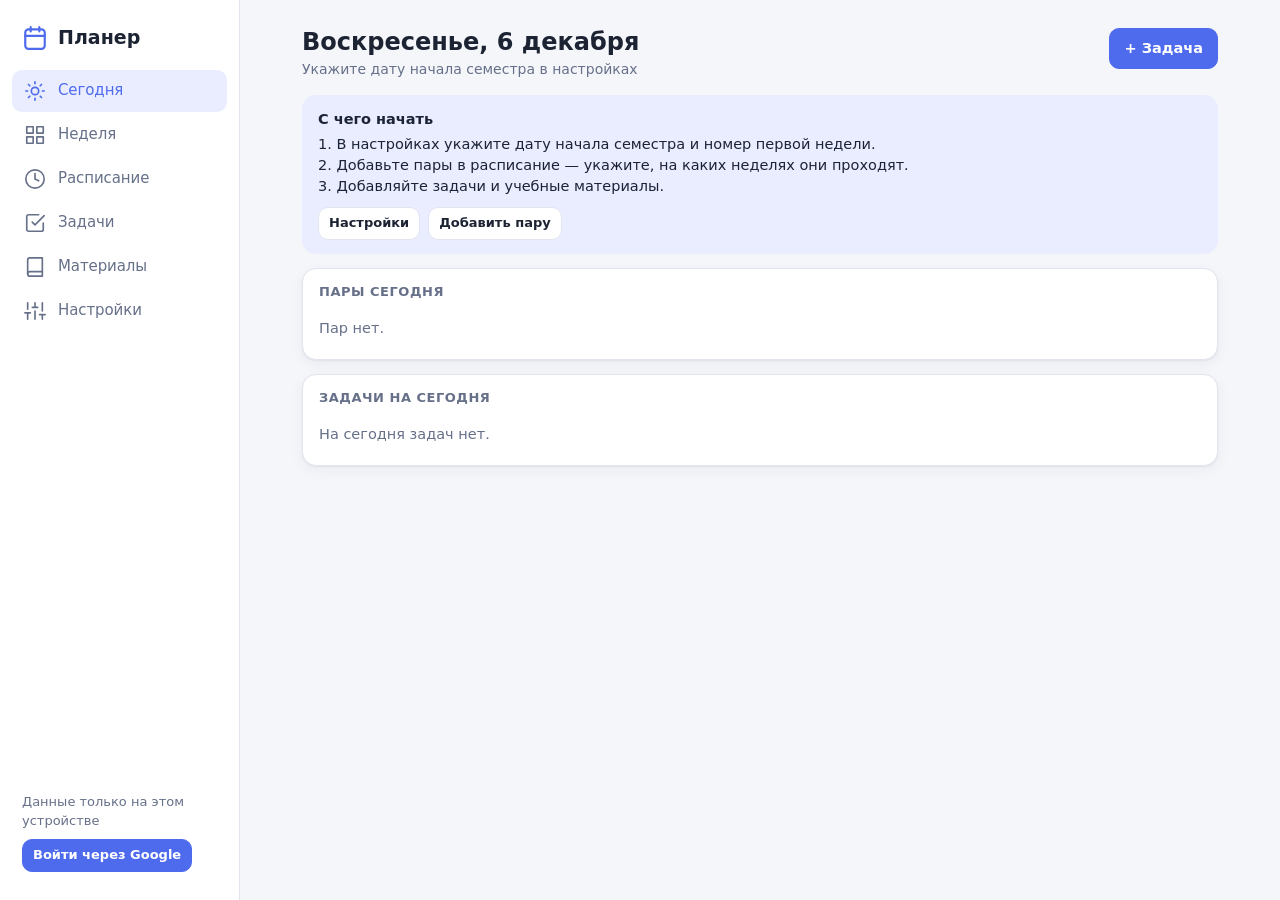
==== index.html @ e281f9d7 "Add files via upload" ====
<!doctype html>
<html lang="ru">
<head>
<meta charset="utf-8">
<meta name="viewport" content="width=device-width, initial-scale=1, viewport-fit=cover">
<title>Планер</title>
<meta name="description" content="Учебный планер: расписание, задачи и материалы с синхронизацией через Google Drive">
<meta name="theme-color" content="#4f6bed">
<link rel="manifest" href="manifest.webmanifest">
<link rel="icon" href="icon.svg" type="image/svg+xml">
<link rel="apple-touch-icon" href="icon-192.png">
<link rel="stylesheet" href="style.css">
</head>
<body>
<div id="app">
  <nav id="nav" aria-label="Разделы">
    <div class="brand"><svg viewBox="0 0 24 24" aria-hidden="true"><rect x="3" y="4" width="18" height="18" rx="3"/><path d="M16 2v4M8 2v4M3 10h18"/></svg><span>Планер</span></div>
    <div class="tabs" id="tabs"></div>
    <div id="sync" class="sync"></div>
  </nav>
  <main id="view" tabindex="-1"></main>
</div>
<div id="modal-root"></div>
<div id="toast" role="status" aria-live="polite"></div>
<script src="app.js"></script>
</body>
</html>
---- style.css ----
:root{
  --bg:#f5f6fa;--card:#ffffff;--text:#1c2333;--muted:#667089;--line:#e2e5ee;
  --brand:#4f6bed;--brand-ink:#ffffff;--brand-soft:#e9edff;
  --danger:#d92d4a;--ok:#2f9e44;--warn:#e8890c;
  --radius:14px;--shadow:0 1px 2px rgba(20,30,60,.06),0 4px 14px rgba(20,30,60,.05);
  --nav-h:62px;
  color-scheme:light;
}
@media (prefers-color-scheme:dark){
  :root{--bg:#0e1118;--card:#171b26;--text:#e7eaf3;--muted:#8d97ad;--line:#262c3b;
    --brand:#7289ff;--brand-ink:#0e1118;--brand-soft:#212a4d;--shadow:none;color-scheme:dark}
}
*{box-sizing:border-box}
html{-webkit-text-size-adjust:100%}
body{margin:0;background:var(--bg);color:var(--text);
  font:16px/1.45 system-ui,-apple-system,"Segoe UI",Roboto,"Helvetica Neue",Arial,sans-serif;
  -webkit-tap-highlight-color:transparent}
button,input,select,textarea{font:inherit;color:inherit}
button{cursor:pointer}
h1,h2,h3,p{margin:0}
.hidden{display:none!important}

/* ---------- каркас ---------- */
#app{min-height:100vh;min-height:100dvh}
#nav{position:fixed;left:0;right:0;bottom:0;z-index:20;background:var(--card);border-top:1px solid var(--line);
  padding-bottom:env(safe-area-inset-bottom)}
#nav .brand,#nav .sync{display:none}
.tabs{display:flex}
.tab{flex:1;min-width:0;display:flex;flex-direction:column;align-items:center;gap:2px;padding:7px 0 6px;
  background:none;border:0;color:var(--muted);font-size:9.8px;letter-spacing:-.1px;line-height:1.1}
.tab svg{width:22px;height:22px;fill:none;stroke:currentColor;stroke-width:1.8;stroke-linecap:round;stroke-linejoin:round}
.tab.on{color:var(--brand)}
.tab span{white-space:nowrap;overflow:hidden;text-overflow:ellipsis;max-width:100%}
#view{padding:16px 16px calc(var(--nav-h) + 28px + env(safe-area-inset-bottom));max-width:980px;margin:0 auto;outline:none}

@media (min-width:860px){
  #app{display:grid;grid-template-columns:240px 1fr}
  #nav{position:sticky;top:0;height:100vh;height:100dvh;border-top:0;border-right:1px solid var(--line);
    display:flex;flex-direction:column;padding:18px 12px}
  #nav .brand{display:flex;align-items:center;gap:10px;font-weight:700;font-size:19px;padding:6px 10px 18px}
  #nav .brand svg{width:26px;height:26px;fill:none;stroke:var(--brand);stroke-width:2;stroke-linecap:round}
  .tabs{flex-direction:column;gap:2px}
  .tab{flex:none;flex-direction:row;gap:12px;padding:10px 12px;font-size:15px;border-radius:10px;text-align:left}
  .tab:hover{background:var(--bg)}
  .tab.on{background:var(--brand-soft)}
  #nav .sync{display:block;margin-top:auto;padding:10px;font-size:13px;color:var(--muted)}
  #view{padding:28px 32px 48px;width:100%}
}

/* ---------- общие элементы ---------- */
.head{display:flex;align-items:flex-start;justify-content:space-between;gap:12px;margin-bottom:16px;flex-wrap:wrap}
.head h1{font-size:24px;line-height:1.2}
.head .sub{color:var(--muted);font-size:14px;margin-top:2px}
.head .actions{display:flex;gap:8px;flex-wrap:wrap}
.btn{border:1px solid var(--line);background:var(--card);border-radius:10px;padding:9px 14px;font-weight:600;font-size:14.5px}
.btn:hover{border-color:var(--brand)}
.btn.primary{background:var(--brand);border-color:var(--brand);color:var(--brand-ink)}
.btn.danger{color:var(--danger)}
.btn.small{padding:6px 10px;font-size:13px}
.btn:disabled{opacity:.55;cursor:default}
.card{background:var(--card);border:1px solid var(--line);border-radius:var(--radius);box-shadow:var(--shadow);padding:14px 16px;margin-bottom:14px}
.card h2{font-size:13px;letter-spacing:.04em;text-transform:uppercase;color:var(--muted);margin-bottom:10px;font-weight:700}
.empty{color:var(--muted);font-size:14.5px;padding:6px 0}
.hint{background:var(--brand-soft);border-radius:var(--radius);padding:14px 16px;margin-bottom:14px;font-size:14.5px}
.hint b{display:block;margin-bottom:4px}
.badge{display:inline-block;font-size:11.5px;font-weight:600;padding:2px 8px;border-radius:99px;background:var(--brand-soft);color:var(--brand);white-space:nowrap}
.badge.odd{background:#fff0d9;color:#a05a00}
.badge.even{background:#dff5e6;color:#1f7a37}
@media (prefers-color-scheme:dark){.badge.odd{background:#3a2c14;color:#f5b862}.badge.even{background:#173222;color:#7bd491}}
.chips{display:flex;gap:6px;flex-wrap:wrap;margin-bottom:14px}
.chip{border:1px solid var(--line);background:var(--card);border-radius:99px;padding:6px 13px;font-size:14px}
.chip.on{background:var(--brand);border-color:var(--brand);color:var(--brand-ink)}

/* ---------- элементы списков ---------- */
.item{display:flex;align-items:center;gap:12px;padding:10px 0;border-top:1px solid var(--line)}
.item:first-of-type{border-top:0}
.item .body{flex:1;min-width:0;cursor:pointer}
.item .t{font-weight:600;overflow-wrap:anywhere}
.item .m{color:var(--muted);font-size:13.5px;overflow-wrap:anywhere}
.cls{border-left:4px solid var(--c,#888);padding-left:12px;margin-left:0;cursor:pointer}
.cls .time{font-variant-numeric:tabular-nums;font-weight:700;font-size:14px;line-height:1.25;min-width:46px}
.cls .time span{color:var(--muted);font-weight:500}
.task.done .t{text-decoration:line-through;color:var(--muted)}
.chk{flex:none;width:24px;height:24px;border-radius:50%;border:2px solid var(--muted);background:none;padding:0;display:grid;place-items:center}
.chk svg{width:14px;height:14px;stroke:var(--brand-ink);stroke-width:3;fill:none}
.task.done .chk{background:var(--brand);border-color:var(--brand)}
.od{color:var(--danger);font-weight:600}
.pri{display:inline-block;width:8px;height:8px;border-radius:50%;background:var(--danger);margin-right:6px}
.dot{display:inline-block;width:9px;height:9px;border-radius:50%;margin-right:5px;vertical-align:baseline}
.ico{flex:none;width:38px;height:38px;border-radius:10px;background:var(--brand-soft);color:var(--brand);display:grid;place-items:center;font-size:11px;font-weight:700}

/* ---------- неделя ---------- */
.weeknav{display:flex;align-items:center;gap:8px;margin-bottom:14px;flex-wrap:wrap}
.weeknav .lbl{flex:1;min-width:150px;font-weight:700}
.weeknav .lbl small{display:block;color:var(--muted);font-weight:500}
.days{display:grid;gap:12px;grid-template-columns:1fr}
@media (min-width:700px){.days{grid-template-columns:repeat(auto-fill,minmax(250px,1fr))}}
.day{background:var(--card);border:1px solid var(--line);border-radius:var(--radius);padding:12px 14px}
.day.today{border-color:var(--brand);box-shadow:0 0 0 1px var(--brand) inset}
.day h3{font-size:15px;display:flex;justify-content:space-between;align-items:baseline;margin-bottom:6px}
.day h3 small{color:var(--muted);font-weight:500}
.day .item{padding:7px 0}

/* ---------- формы ---------- */
label.f{display:block;margin-bottom:12px;font-size:13.5px;color:var(--muted);font-weight:600}
label.f>input,label.f>select,label.f>textarea{display:block;width:100%;margin-top:4px;padding:10px 12px;border:1px solid var(--line);
  border-radius:10px;background:var(--bg);color:var(--text);font-weight:400;font-size:16px}
label.f>input:focus,label.f>select:focus,label.f>textarea:focus,.search:focus{outline:2px solid var(--brand);outline-offset:-1px}
textarea{min-height:84px;resize:vertical}
.row{display:flex;gap:10px}
.row>*{flex:1;min-width:0}
.search{width:100%;padding:10px 12px;border:1px solid var(--line);border-radius:10px;background:var(--card);margin-bottom:10px}
.seg{display:flex;border:1px solid var(--line);border-radius:10px;overflow:hidden;margin-bottom:12px}
.seg input{position:absolute;opacity:0;pointer-events:none}
.seg label{flex:1;text-align:center;padding:9px 6px;font-size:14px;cursor:pointer;background:var(--bg)}
.seg input:checked+label{background:var(--brand);color:var(--brand-ink);font-weight:600}
.files .item{padding:6px 0}
.files .m{font-size:12.5px}

/* ---------- модальное окно ---------- */
.overlay{position:fixed;inset:0;z-index:50;background:rgba(10,14,25,.5);display:flex;align-items:flex-end;justify-content:center}
.sheet{background:var(--card);width:100%;max-width:560px;max-height:94vh;max-height:94dvh;overflow:auto;
  border-radius:18px 18px 0 0;padding:6px 18px calc(18px + env(safe-area-inset-bottom))}
.sheet header{display:flex;align-items:center;justify-content:space-between;position:sticky;top:0;background:var(--card);padding:12px 0;z-index:1}
.sheet h2{font-size:19px}
.sheet .x{border:0;background:none;font-size:28px;line-height:1;color:var(--muted);padding:0 6px}
.sheet .buttons{display:flex;gap:8px;margin-top:6px;flex-wrap:wrap}
.sheet .buttons .grow{flex:1}
@media (min-width:700px){.overlay{align-items:center}.sheet{border-radius:18px}}

/* ---------- настройки ---------- */
.kv{display:flex;justify-content:space-between;gap:10px;padding:6px 0;font-size:14.5px}
.kv span:first-child{color:var(--muted)}
.subj-row{display:flex;gap:8px;align-items:center;margin-bottom:8px}
.subj-row input[type=text]{flex:1;min-width:0;padding:8px 10px;border:1px solid var(--line);border-radius:10px;background:var(--bg);font-size:16px}
.subj-row input[type=color]{width:42px;height:38px;border:1px solid var(--line);border-radius:10px;background:none;padding:2px}
.note{color:var(--muted);font-size:13px;margin-top:6px}
.st-ok{color:var(--ok)}.st-err{color:var(--danger)}.st-busy{color:var(--warn)}

#toast{position:fixed;left:50%;bottom:calc(var(--nav-h) + 18px + env(safe-area-inset-bottom));transform:translateX(-50%) translateY(20px);
  background:#1c2333;color:#fff;padding:10px 16px;border-radius:12px;font-size:14px;opacity:0;pointer-events:none;
  transition:.2s;z-index:80;max-width:min(92vw,460px);text-align:center}
#toast.show{opacity:1;transform:translateX(-50%) translateY(0)}
@media (min-width:860px){#toast{bottom:24px}}
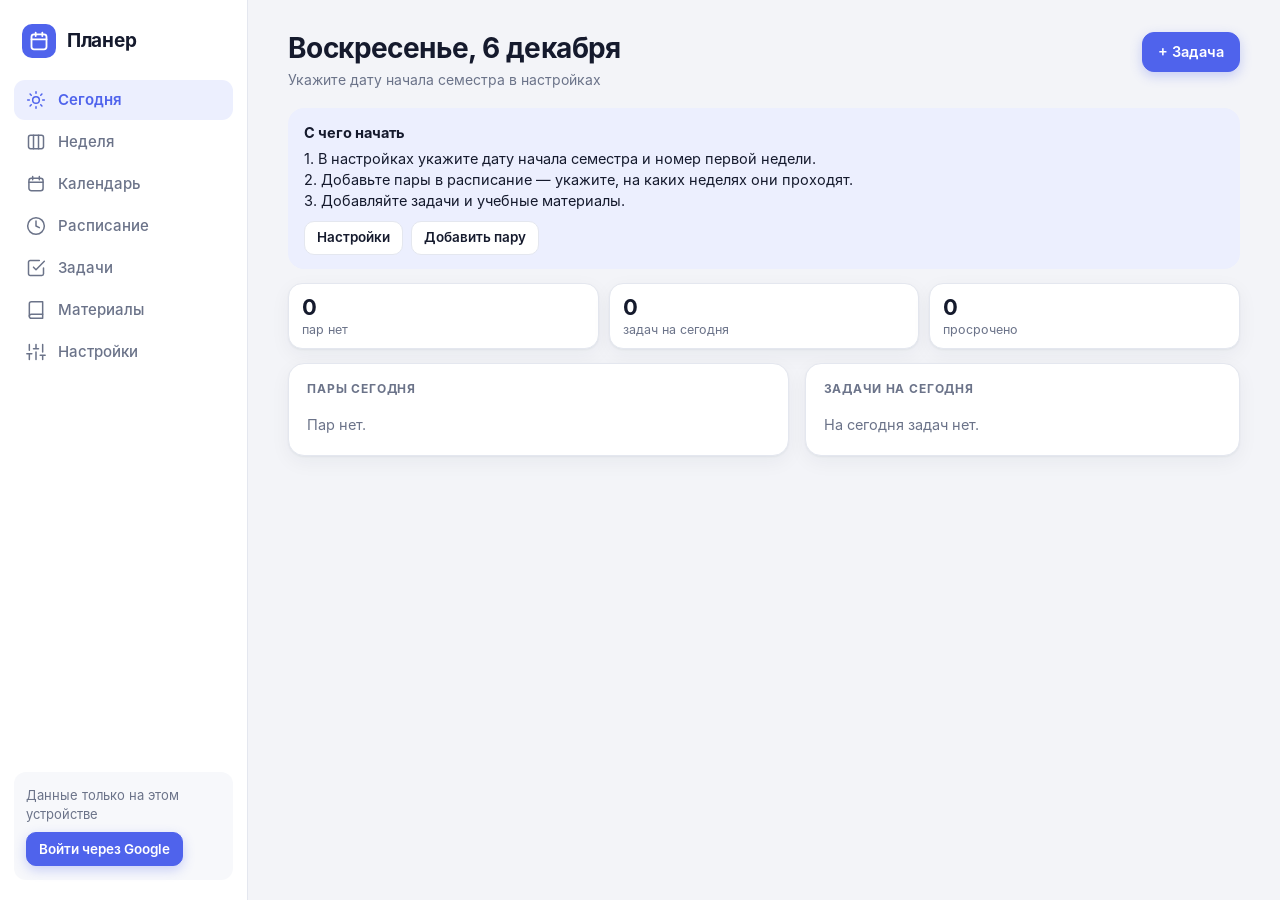
==== commit 4244e489: "Add files via upload" ====
--- a/index.html
+++ b/index.html
@@ -5,7 +5,10 @@
 <meta name="viewport" content="width=device-width, initial-scale=1, viewport-fit=cover">
 <title>Планер</title>
 <meta name="description" content="Учебный планер: расписание, задачи и материалы с синхронизацией через Google Drive">
-<meta name="theme-color" content="#4f6bed">
+<meta name="theme-color" content="#f3f4f8" media="(prefers-color-scheme: light)">
+<meta name="theme-color" content="#0b0d14" media="(prefers-color-scheme: dark)">
+<link rel="preload" href="inter-400.woff" as="font" type="font/woff" crossorigin>
+<link rel="preload" href="inter-600.woff" as="font" type="font/woff" crossorigin>
 <link rel="manifest" href="manifest.webmanifest">
 <link rel="icon" href="icon.svg" type="image/svg+xml">
 <link rel="apple-touch-icon" href="icon-192.png">
--- a/style.css
+++ b/style.css
@@ -1,144 +1,374 @@
+/* =====================================================================
+   Планер — стили
+   ===================================================================== */
+@font-face{font-family:"Inter";font-style:normal;font-weight:400;font-display:swap;src:url(inter-400.woff) format("woff")}
+@font-face{font-family:"Inter";font-style:normal;font-weight:500;font-display:swap;src:url(inter-500.woff) format("woff")}
+@font-face{font-family:"Inter";font-style:normal;font-weight:600;font-display:swap;src:url(inter-600.woff) format("woff")}
+@font-face{font-family:"Inter";font-style:normal;font-weight:700;font-display:swap;src:url(inter-700.woff) format("woff")}
+
 :root{
-  --bg:#f5f6fa;--card:#ffffff;--text:#1c2333;--muted:#667089;--line:#e2e5ee;
-  --brand:#4f6bed;--brand-ink:#ffffff;--brand-soft:#e9edff;
-  --danger:#d92d4a;--ok:#2f9e44;--warn:#e8890c;
-  --radius:14px;--shadow:0 1px 2px rgba(20,30,60,.06),0 4px 14px rgba(20,30,60,.05);
-  --nav-h:62px;
+  --bg:#f3f4f8;--card:#ffffff;--card2:#f7f8fb;--text:#151a2d;--muted:#6b7389;--line:#e4e7ef;--line2:#eef0f5;
+  --brand:#4f63ec;--brand-ink:#ffffff;--brand-soft:#eceffe;
+  --danger:#d92d4a;--danger-soft:#fdecef;--ok:#2f9e44;--warn:#e8890c;
+  --odd-bg:#fff1dc;--odd-fg:#9a5600;--even-bg:#e1f5e7;--even-fg:#1f7a37;
+  --radius:16px;--r-sm:12px;
+  --shadow:0 1px 2px rgba(20,30,60,.05),0 6px 20px rgba(20,30,60,.05);
+  --shadow-lg:0 10px 30px rgba(20,30,60,.16);
+  --nav-h:64px;--gut:16px;
+  --font:"Inter",system-ui,-apple-system,"Segoe UI",Roboto,"Helvetica Neue",Arial,sans-serif;
   color-scheme:light;
 }
 @media (prefers-color-scheme:dark){
-  :root{--bg:#0e1118;--card:#171b26;--text:#e7eaf3;--muted:#8d97ad;--line:#262c3b;
-    --brand:#7289ff;--brand-ink:#0e1118;--brand-soft:#212a4d;--shadow:none;color-scheme:dark}
-}
+  :root{--bg:#0b0d14;--card:#151925;--card2:#1b2030;--text:#e8ebf4;--muted:#8e97ad;--line:#262c3c;--line2:#1f2433;
+    --brand:#7b8cff;--brand-ink:#0b0d14;--brand-soft:#1f2645;--danger:#ff6b81;--danger-soft:#3a1820;
+    --odd-bg:#3a2c14;--odd-fg:#f5b862;--even-bg:#173222;--even-fg:#7bd491;
+    --shadow:0 1px 0 rgba(255,255,255,.02);--shadow-lg:0 12px 34px rgba(0,0,0,.5);color-scheme:dark}
+}
+
 *{box-sizing:border-box}
-html{-webkit-text-size-adjust:100%}
-body{margin:0;background:var(--bg);color:var(--text);
-  font:16px/1.45 system-ui,-apple-system,"Segoe UI",Roboto,"Helvetica Neue",Arial,sans-serif;
-  -webkit-tap-highlight-color:transparent}
+html{-webkit-text-size-adjust:100%;text-size-adjust:100%;overflow-x:clip}
+body{margin:0;background:var(--bg);color:var(--text);font:400 16px/1.45 var(--font);
+  font-feature-settings:"cv11","ss01";-webkit-font-smoothing:antialiased;-moz-osx-font-smoothing:grayscale;
+  -webkit-tap-highlight-color:transparent;overflow-x:clip}
 button,input,select,textarea{font:inherit;color:inherit}
 button{cursor:pointer}
 h1,h2,h3,p{margin:0}
+a{color:var(--brand)}
+svg{flex:none}
 .hidden{display:none!important}
+:focus-visible{outline:2px solid var(--brand);outline-offset:2px}
 
 /* ---------- каркас ---------- */
 #app{min-height:100vh;min-height:100dvh}
-#nav{position:fixed;left:0;right:0;bottom:0;z-index:20;background:var(--card);border-top:1px solid var(--line);
-  padding-bottom:env(safe-area-inset-bottom)}
+#view{padding:calc(18px + env(safe-area-inset-top)) var(--gut) calc(var(--nav-h) + 96px + env(safe-area-inset-bottom));
+  max-width:1040px;margin:0 auto;outline:none;min-width:0}
+
+/* нижнее меню (телефон) */
+#nav{position:fixed;left:0;right:0;bottom:0;z-index:20;padding-bottom:env(safe-area-inset-bottom);
+  background:color-mix(in srgb,var(--card) 86%,transparent);border-top:1px solid var(--line);
+  -webkit-backdrop-filter:blur(18px) saturate(1.6);backdrop-filter:blur(18px) saturate(1.6)}
 #nav .brand,#nav .sync{display:none}
-.tabs{display:flex}
-.tab{flex:1;min-width:0;display:flex;flex-direction:column;align-items:center;gap:2px;padding:7px 0 6px;
-  background:none;border:0;color:var(--muted);font-size:9.8px;letter-spacing:-.1px;line-height:1.1}
-.tab svg{width:22px;height:22px;fill:none;stroke:currentColor;stroke-width:1.8;stroke-linecap:round;stroke-linejoin:round}
-.tab.on{color:var(--brand)}
-.tab span{white-space:nowrap;overflow:hidden;text-overflow:ellipsis;max-width:100%}
-#view{padding:16px 16px calc(var(--nav-h) + 28px + env(safe-area-inset-bottom));max-width:980px;margin:0 auto;outline:none}
-
+.tabs{display:flex;max-width:640px;margin:0 auto}
+.tab{flex:1 1 0;min-width:0;display:flex;flex-direction:column;align-items:center;gap:3px;padding:7px 0 7px;
+  background:none;border:0;color:var(--muted);font-size:10px;font-weight:500;letter-spacing:-.1px;line-height:1.1}
+.tab svg{box-sizing:content-box;width:20px;height:20px;padding:4px 12px;border-radius:99px;fill:none;stroke:currentColor;
+  stroke-width:1.8;stroke-linecap:round;stroke-linejoin:round;transition:background .15s}
+.tab span{white-space:nowrap;max-width:100%;overflow:hidden;text-overflow:ellipsis}
+.tab.on{color:var(--brand);font-weight:600}
+.tab.on svg{background:var(--brand-soft)}
+@media (max-width:420px){.tab{font-size:9px;letter-spacing:-.25px}.tab svg{padding:4px 9px}.tab span{overflow:visible;text-overflow:clip}}
+@media (max-width:359px){.tab{font-size:8.3px;letter-spacing:-.35px}.tab svg{padding:4px 6px}}
+
+/* боковое меню (компьютер) */
 @media (min-width:860px){
-  #app{display:grid;grid-template-columns:240px 1fr}
-  #nav{position:sticky;top:0;height:100vh;height:100dvh;border-top:0;border-right:1px solid var(--line);
-    display:flex;flex-direction:column;padding:18px 12px}
-  #nav .brand{display:flex;align-items:center;gap:10px;font-weight:700;font-size:19px;padding:6px 10px 18px}
-  #nav .brand svg{width:26px;height:26px;fill:none;stroke:var(--brand);stroke-width:2;stroke-linecap:round}
-  .tabs{flex-direction:column;gap:2px}
-  .tab{flex:none;flex-direction:row;gap:12px;padding:10px 12px;font-size:15px;border-radius:10px;text-align:left}
-  .tab:hover{background:var(--bg)}
-  .tab.on{background:var(--brand-soft)}
-  #nav .sync{display:block;margin-top:auto;padding:10px;font-size:13px;color:var(--muted)}
-  #view{padding:28px 32px 48px;width:100%}
-}
-
-/* ---------- общие элементы ---------- */
-.head{display:flex;align-items:flex-start;justify-content:space-between;gap:12px;margin-bottom:16px;flex-wrap:wrap}
-.head h1{font-size:24px;line-height:1.2}
-.head .sub{color:var(--muted);font-size:14px;margin-top:2px}
-.head .actions{display:flex;gap:8px;flex-wrap:wrap}
-.btn{border:1px solid var(--line);background:var(--card);border-radius:10px;padding:9px 14px;font-weight:600;font-size:14.5px}
-.btn:hover{border-color:var(--brand)}
-.btn.primary{background:var(--brand);border-color:var(--brand);color:var(--brand-ink)}
+  #app{display:grid;grid-template-columns:248px minmax(0,1fr)}
+  #nav{position:sticky;top:0;height:100vh;height:100dvh;border-top:0;border-right:1px solid var(--line);background:var(--card);
+    -webkit-backdrop-filter:none;backdrop-filter:none;display:flex;flex-direction:column;padding:20px 14px}
+  #nav .brand{display:flex;align-items:center;gap:11px;font-weight:700;font-size:19px;letter-spacing:-.3px;padding:4px 8px 22px}
+  #nav .brand svg{width:34px;height:34px;padding:7px;border-radius:10px;background:var(--brand);fill:none;stroke:var(--brand-ink);stroke-width:2.2;stroke-linecap:round}
+  .tabs{flex-direction:column;gap:2px;margin:0;max-width:none}
+  .tab{flex:none;flex-direction:row;gap:12px;padding:10px 12px;font-size:15px;letter-spacing:0;border-radius:11px;text-align:left}
+  .tab svg{padding:0;width:20px;height:20px;border-radius:0}
+  .tab.on svg{background:none}
+  .tab:hover{background:var(--card2);color:var(--text)}
+  .tab.on,.tab.on:hover{background:var(--brand-soft);color:var(--brand)}
+  #nav .sync{display:block;margin-top:auto;padding:14px 12px;font-size:13px;color:var(--muted);border-radius:12px;background:var(--card2)}
+  #view{padding:32px 40px 56px;width:100%}
+}
+@media (max-width:420px){:root{--gut:12px}}
+
+/* ---------- заголовок страницы ---------- */
+.head{display:flex;align-items:flex-start;justify-content:space-between;gap:12px;margin-bottom:18px}
+.head>div:first-child{flex:1;min-width:0}
+.head h1{font-size:28px;line-height:1.15;font-weight:700;letter-spacing:-.6px;overflow-wrap:anywhere}
+.head .sub{color:var(--muted);font-size:14px;margin-top:6px;display:flex;align-items:center;gap:8px;flex-wrap:wrap}
+.head .actions{display:flex;gap:8px;flex:none}
+@media (max-width:859px){
+  .head h1{font-size:24px;letter-spacing:-.5px}
+  /* главная кнопка «+ …» плавает над нижним меню */
+  .head .actions .btn.primary{position:fixed;right:calc(var(--gut) + 2px);bottom:calc(var(--nav-h) + 14px + env(safe-area-inset-bottom));z-index:15;
+    height:50px;border-radius:99px;padding:0 22px;font-size:15px;box-shadow:0 10px 24px color-mix(in srgb,var(--brand) 45%,transparent)}
+  #toast{bottom:calc(var(--nav-h) + 80px + env(safe-area-inset-bottom))}
+}
+
+/* ---------- кнопки ---------- */
+.btn{display:inline-flex;align-items:center;justify-content:center;gap:6px;min-height:40px;border:1px solid var(--line);background:var(--card);
+  border-radius:var(--r-sm);padding:0 15px;font-weight:600;font-size:14.5px;line-height:1.2;white-space:nowrap;
+  transition:border-color .15s,background .15s,transform .1s}
+.btn:hover{border-color:color-mix(in srgb,var(--brand) 55%,var(--line))}
+.btn:active{transform:scale(.97)}
+.btn.primary{background:var(--brand);border-color:var(--brand);color:var(--brand-ink);box-shadow:0 4px 12px color-mix(in srgb,var(--brand) 28%,transparent)}
+.btn.primary:hover{background:color-mix(in srgb,var(--brand) 88%,#000)}
 .btn.danger{color:var(--danger)}
-.btn.small{padding:6px 10px;font-size:13px}
+.btn.small{min-height:34px;padding:0 12px;font-size:13.5px;border-radius:10px}
 .btn:disabled{opacity:.55;cursor:default}
-.card{background:var(--card);border:1px solid var(--line);border-radius:var(--radius);box-shadow:var(--shadow);padding:14px 16px;margin-bottom:14px}
-.card h2{font-size:13px;letter-spacing:.04em;text-transform:uppercase;color:var(--muted);margin-bottom:10px;font-weight:700}
-.empty{color:var(--muted);font-size:14.5px;padding:6px 0}
+.btn svg{width:18px;height:18px;fill:none;stroke:currentColor;stroke-width:1.9;stroke-linecap:round;stroke-linejoin:round}
+.ib{flex:none;width:36px;height:36px;display:grid;place-items:center;border:0;border-radius:10px;background:none;color:var(--muted)}
+.ib:hover{background:var(--card2);color:var(--text)}
+.ib svg{width:18px;height:18px;fill:none;stroke:currentColor;stroke-width:1.9;stroke-linecap:round;stroke-linejoin:round}
+
+/* ---------- карточки ---------- */
+.card{background:var(--card);border:1px solid var(--line);border-radius:var(--radius);box-shadow:var(--shadow);padding:16px 18px;margin-bottom:14px;min-width:0}
+.card h2{font-size:12px;letter-spacing:.07em;text-transform:uppercase;color:var(--muted);margin-bottom:12px;font-weight:700}
+@media (max-width:420px){.card{padding:14px}}
+.empty{color:var(--muted);font-size:14.5px;padding:4px 0}
 .hint{background:var(--brand-soft);border-radius:var(--radius);padding:14px 16px;margin-bottom:14px;font-size:14.5px}
 .hint b{display:block;margin-bottom:4px}
-.badge{display:inline-block;font-size:11.5px;font-weight:600;padding:2px 8px;border-radius:99px;background:var(--brand-soft);color:var(--brand);white-space:nowrap}
-.badge.odd{background:#fff0d9;color:#a05a00}
-.badge.even{background:#dff5e6;color:#1f7a37}
-@media (prefers-color-scheme:dark){.badge.odd{background:#3a2c14;color:#f5b862}.badge.even{background:#173222;color:#7bd491}}
-.chips{display:flex;gap:6px;flex-wrap:wrap;margin-bottom:14px}
-.chip{border:1px solid var(--line);background:var(--card);border-radius:99px;padding:6px 13px;font-size:14px}
-.chip.on{background:var(--brand);border-color:var(--brand);color:var(--brand-ink)}
+.note{color:var(--muted);font-size:13px;margin-top:8px;line-height:1.45}
+
+/* метки */
+.badge{display:inline-flex;align-items:center;font-size:12px;font-weight:600;padding:2px 9px;border-radius:99px;background:var(--brand-soft);color:var(--brand);white-space:nowrap;line-height:1.5}
+.badge.odd{background:var(--odd-bg);color:var(--odd-fg)}
+.badge.even{background:var(--even-bg);color:var(--even-fg)}
+.badge.now{background:var(--brand);color:var(--brand-ink)}
+
+/* фильтры-чипы: на телефоне листаются вбок, а не переносятся */
+.chips{display:flex;gap:7px;flex-wrap:nowrap;overflow-x:auto;margin:0 calc(-1 * var(--gut)) 14px;padding:2px var(--gut);
+  scrollbar-width:none;-webkit-overflow-scrolling:touch;scroll-padding:0 var(--gut)}
+.chips::-webkit-scrollbar{display:none}
+.chip{flex:none;border:1px solid var(--line);background:var(--card);border-radius:99px;padding:7px 14px;font-size:14px;font-weight:500;white-space:nowrap}
+.chip:hover{border-color:color-mix(in srgb,var(--brand) 55%,var(--line))}
+.chip.on{background:var(--text);border-color:var(--text);color:var(--bg)}
+@media (min-width:860px){.chips{flex-wrap:wrap;overflow:visible;margin:0 0 16px;padding:0}}
 
 /* ---------- элементы списков ---------- */
-.item{display:flex;align-items:center;gap:12px;padding:10px 0;border-top:1px solid var(--line)}
+.item{display:flex;align-items:center;gap:12px;padding:11px 0;border-top:1px solid var(--line2);min-width:0}
 .item:first-of-type{border-top:0}
 .item .body{flex:1;min-width:0;cursor:pointer}
-.item .t{font-weight:600;overflow-wrap:anywhere}
-.item .m{color:var(--muted);font-size:13.5px;overflow-wrap:anywhere}
-.cls{border-left:4px solid var(--c,#888);padding-left:12px;margin-left:0;cursor:pointer}
-.cls .time{font-variant-numeric:tabular-nums;font-weight:700;font-size:14px;line-height:1.25;min-width:46px}
-.cls .time span{color:var(--muted);font-weight:500}
+.item .t{font-weight:600;line-height:1.3;overflow-wrap:anywhere}
+.item .m{color:var(--muted);font-size:13.5px;overflow-wrap:anywhere;line-height:1.35}
+.dot{display:inline-block;flex:none;width:8px;height:8px;border-radius:50%;margin-right:6px}
+.ico{flex:none;width:40px;height:40px;border-radius:11px;background:var(--brand-soft);color:var(--brand);display:grid;place-items:center;font-size:10.5px;font-weight:700;letter-spacing:.02em}
+
+/* задача */
+.task .t{font-size:15.5px}
+.task .meta{display:flex;flex-wrap:wrap;align-items:center;gap:4px 12px;margin-top:4px;color:var(--muted);font-size:13px;line-height:1.35}
+.mi{display:inline-flex;align-items:center;gap:5px;min-width:0;max-width:100%;white-space:nowrap}
+.mi.sj{overflow:hidden}
+.mi.sj span:last-child{overflow:hidden;text-overflow:ellipsis}
+.mi svg{width:14px;height:14px;fill:none;stroke:currentColor;stroke-width:2;stroke-linecap:round;stroke-linejoin:round}
+.mi .dot{margin:0}
+.mi.due.td{color:var(--brand);font-weight:600}
+.mi.due.od,.od{color:var(--danger);font-weight:600}
+.mi.imp{color:var(--danger);font-weight:600}
 .task.done .t{text-decoration:line-through;color:var(--muted)}
-.chk{flex:none;width:24px;height:24px;border-radius:50%;border:2px solid var(--muted);background:none;padding:0;display:grid;place-items:center}
+.chk{flex:none;width:24px;height:24px;border-radius:50%;border:2px solid color-mix(in srgb,var(--muted) 70%,transparent);background:none;padding:0;
+  display:grid;place-items:center;transition:background .15s,border-color .15s}
+.chk:hover{border-color:var(--brand)}
 .chk svg{width:14px;height:14px;stroke:var(--brand-ink);stroke-width:3;fill:none}
 .task.done .chk{background:var(--brand);border-color:var(--brand)}
-.od{color:var(--danger);font-weight:600}
-.pri{display:inline-block;width:8px;height:8px;border-radius:50%;background:var(--danger);margin-right:6px}
-.dot{display:inline-block;width:9px;height:9px;border-radius:50%;margin-right:5px;vertical-align:baseline}
-.ico{flex:none;width:38px;height:38px;border-radius:10px;background:var(--brand-soft);color:var(--brand);display:grid;place-items:center;font-size:11px;font-weight:700}
-
-/* ---------- неделя ---------- */
-.weeknav{display:flex;align-items:center;gap:8px;margin-bottom:14px;flex-wrap:wrap}
-.weeknav .lbl{flex:1;min-width:150px;font-weight:700}
-.weeknav .lbl small{display:block;color:var(--muted);font-weight:500}
-.days{display:grid;gap:12px;grid-template-columns:1fr}
-@media (min-width:700px){.days{grid-template-columns:repeat(auto-fill,minmax(250px,1fr))}}
-.day{background:var(--card);border:1px solid var(--line);border-radius:var(--radius);padding:12px 14px}
+.task.imp .chk{border-color:color-mix(in srgb,var(--danger) 70%,transparent)}
+
+/* ---------- карточка пары ---------- */
+.item.cls{position:relative;overflow:hidden;border-top:0;border-radius:var(--r-sm);margin:8px 0;padding:11px 12px 11px 17px;gap:12px;
+  align-items:center;cursor:pointer;background:color-mix(in srgb,var(--c,#888) 10%,var(--card));
+  transition:transform .12s,box-shadow .12s}
+.item.cls:first-of-type{margin-top:0}
+.item.cls::before{content:"";position:absolute;left:0;top:0;bottom:0;width:5px;background:var(--c,#888)}
+.item.cls:hover{transform:translateY(-1px);box-shadow:0 6px 16px color-mix(in srgb,var(--c,#888) 22%,transparent)}
+.item.cls.now{box-shadow:0 0 0 2px var(--c,#888)}
+.item.cls.past{opacity:.55}
+.cls .time{flex:0 0 46px;width:46px;text-align:center;font-variant-numeric:tabular-nums;line-height:1.15;white-space:nowrap}
+.cls .time b{display:block;font-size:15.5px;font-weight:700;letter-spacing:-.3px}
+.cls .time span{display:block;margin-top:3px;color:var(--muted);font-size:12px}
+.cls .t{font-size:15px;line-height:1.28;margin-bottom:6px}
+.cls .tags{display:flex;flex-wrap:wrap;align-items:center;gap:5px}
+.cls .m{margin-top:6px;line-height:1.3;font-size:13px}
+.cls .badge{font-size:11px;padding:1px 8px}
+.pill{display:inline-flex;align-items:center;gap:4px;max-width:100%;font-size:12px;font-weight:600;padding:2px 9px;border-radius:99px;line-height:1.5;
+  background:color-mix(in srgb,var(--tc,#667089) 15%,transparent);color:color-mix(in srgb,var(--tc,#667089) 80%,var(--text))}
+.pill svg{width:12px;height:12px;flex:none;fill:none;stroke:currentColor;stroke-width:2.2;stroke-linecap:round;stroke-linejoin:round}
+.pill.ty{white-space:nowrap}
+.pill.rm{--tc:#667089;font-weight:500}
+.pill.tk{--tc:#2f9e44;white-space:nowrap}
+.ty-lecture .pill.ty{--tc:#4f63ec}
+.ty-seminar .pill.ty{--tc:#2f9e44}
+.ty-lab .pill.ty{--tc:#e8590c}
+.ty-practice .pill.ty{--tc:#ae3ec9}
+.ty-other .pill.ty{--tc:#667089}
+@media (prefers-color-scheme:dark){.ty-lecture .pill.ty{--tc:#8b9bff}.pill.rm{--tc:#9aa3b8}}
+@media (max-width:420px){
+  .item.cls{padding:10px 10px 10px 15px;gap:10px}
+  .cls .time{flex-basis:44px;width:44px}
+  .cls .time b{font-size:15px}
+  .cls .t{font-size:14.5px}
+  .pill{font-size:11.5px;padding:1px 8px}
+}
+@media (max-width:359px){.cls .time{flex-basis:40px;width:40px}.cls .time b{font-size:14px}}
+
+/* ---------- «Сегодня»: главная карточка ---------- */
+.hero{position:relative;overflow:hidden;border-radius:20px;padding:18px 20px;margin-bottom:14px;color:#fff;cursor:pointer;
+  background:linear-gradient(135deg,var(--c,#4f63ec) 0%,color-mix(in srgb,var(--c,#4f63ec) 62%,#151a3a) 100%);
+  box-shadow:0 12px 28px color-mix(in srgb,var(--c,#4f63ec) 30%,transparent)}
+.hero::after{content:"";position:absolute;right:-50px;top:-60px;width:190px;height:190px;border-radius:50%;background:rgba(255,255,255,.09);pointer-events:none}
+.hero.calm{--c:#4f63ec;cursor:default}
+.hero-k{display:flex;align-items:center;gap:8px;font-size:13px;font-weight:600;opacity:.9;letter-spacing:.01em}
+.hero-t{font-size:21px;font-weight:700;letter-spacing:-.4px;line-height:1.2;margin-top:6px;overflow-wrap:anywhere}
+.hero-m{display:flex;flex-wrap:wrap;gap:4px 12px;margin-top:8px;font-size:14px;opacity:.92}
+.hero-m span{display:inline-flex;align-items:center;gap:5px;white-space:nowrap}
+.hero-m svg{width:14px;height:14px;fill:none;stroke:currentColor;stroke-width:2;stroke-linecap:round;stroke-linejoin:round}
+.hero .bar{height:6px;border-radius:99px;background:rgba(255,255,255,.25);margin-top:14px;overflow:hidden}
+.hero .bar i{display:block;height:100%;border-radius:inherit;background:#fff}
+.hero-n{margin-top:12px;padding-top:12px;border-top:1px solid rgba(255,255,255,.2);font-size:13.5px;opacity:.92;overflow-wrap:anywhere}
+.pulse{width:8px;height:8px;border-radius:50%;background:#fff;box-shadow:0 0 0 0 rgba(255,255,255,.7);animation:pulse 2s infinite}
+@keyframes pulse{70%{box-shadow:0 0 0 8px rgba(255,255,255,0)}100%{box-shadow:0 0 0 0 rgba(255,255,255,0)}}
+.stats{display:grid;grid-template-columns:repeat(3,minmax(0,1fr));gap:10px;margin-bottom:14px}
+.stat{background:var(--card);border:1px solid var(--line);border-radius:14px;padding:11px 13px;box-shadow:var(--shadow);min-width:0}
+.stat b{display:block;font-size:22px;font-weight:700;letter-spacing:-.5px;line-height:1.1}
+.stat span{display:block;font-size:12.5px;color:var(--muted);margin-top:3px;line-height:1.25;overflow-wrap:anywhere}
+.stat.bad b{color:var(--danger)}
+.today-grid{display:grid;gap:0 16px;grid-template-columns:minmax(0,1fr)}
+@media (min-width:1100px){.today-grid{grid-template-columns:minmax(0,1.15fr) minmax(0,1fr);align-items:start}}
+
+/* ---------- расписание ---------- */
+.seg2{display:inline-flex;padding:4px;gap:4px;border-radius:14px;background:var(--card);border:1px solid var(--line);margin-bottom:16px;max-width:100%}
+.segb{position:relative;flex:1;border:0;background:none;border-radius:10px;padding:8px 16px;font-size:14.5px;font-weight:600;color:var(--muted);white-space:nowrap}
+.segb:hover{color:var(--text)}
+.segb.on{background:var(--brand);color:var(--brand-ink)}
+@media (max-width:520px){.seg2{display:flex;width:100%}.segb{padding:8px 6px;font-size:14px}}
+.now-dot{display:inline-block;width:7px;height:7px;border-radius:50%;background:var(--ok);margin-left:7px;vertical-align:middle;box-shadow:0 0 0 2px color-mix(in srgb,var(--ok) 25%,transparent)}
+.segb.on .now-dot{background:var(--brand-ink);box-shadow:none}
+.sched{display:grid;gap:14px;grid-template-columns:minmax(0,1fr);align-items:start}
+@media (min-width:1060px){.sched{grid-template-columns:repeat(2,minmax(0,1fr))}}
+.dayc{background:var(--card);border:1px solid var(--line);border-radius:var(--radius);box-shadow:var(--shadow);padding:14px 14px 6px;min-width:0}
+.dayc.is-today{border-color:var(--brand);box-shadow:0 0 0 1px var(--brand) inset,var(--shadow)}
+.dayc h3{display:flex;justify-content:space-between;align-items:center;gap:8px;margin-bottom:12px;font-size:15.5px;font-weight:700}
+.dayc h3 em{font-style:normal;margin-left:8px}
+.dayc h3 small{color:var(--muted);font-weight:500;font-size:13px;white-space:nowrap}
+.dayc.is-free{background:transparent;box-shadow:none;border-style:dashed}
+.dayc .free{color:var(--muted);font-size:14px;padding:0 0 10px}
+@media (max-width:420px){.dayc{padding:12px 10px 4px}}
+
+/* ---------- неделя и навигация по периодам ---------- */
+.weeknav{display:flex;align-items:center;gap:10px;margin-bottom:16px;flex-wrap:wrap}
+.weeknav .lbl{flex:1;min-width:0;font-weight:700;font-size:18px;letter-spacing:-.3px;line-height:1.25}
+.weeknav .lbl small{display:flex;align-items:center;gap:6px;flex-wrap:wrap;color:var(--muted);font-weight:500;font-size:13.5px;letter-spacing:0;margin-top:4px}
+.pager{display:inline-flex;border:1px solid var(--line);border-radius:var(--r-sm);background:var(--card);overflow:hidden;flex:none}
+.pager .btn{border:0;border-radius:0;min-width:44px;padding:0 12px;font-size:18px;background:none;box-shadow:none}
+.pager .btn+.btn{border-left:1px solid var(--line)}
+.pager .btn:hover{background:var(--card2)}
+.datebtn{position:relative;overflow:hidden;cursor:pointer}
+.datebtn svg{width:19px;height:19px}
+.datebtn input{position:absolute;inset:0;width:100%;height:100%;opacity:0;cursor:pointer;border:0;padding:0}
+@media (max-width:520px){.weeknav .lbl{order:-1;flex:1 0 100%}.weeknav .go-now{margin-left:auto}}
+.days{display:grid;gap:12px;grid-template-columns:minmax(0,1fr);align-items:start}
+@media (min-width:700px){.days{grid-template-columns:repeat(auto-fill,minmax(300px,1fr))}}
+.day{background:var(--card);border:1px solid var(--line);border-radius:var(--radius);box-shadow:var(--shadow);padding:12px;min-width:0}
 .day.today{border-color:var(--brand);box-shadow:0 0 0 1px var(--brand) inset}
-.day h3{font-size:15px;display:flex;justify-content:space-between;align-items:baseline;margin-bottom:6px}
-.day h3 small{color:var(--muted);font-weight:500}
-.day .item{padding:7px 0}
+.day h3{font-size:15.5px;font-weight:700;display:flex;justify-content:space-between;align-items:baseline;gap:8px;margin:2px 2px 10px}
+.day h3 small{color:var(--muted);font-weight:500;font-size:13px;white-space:nowrap}
+.day .item:not(.cls){padding:9px 2px}
+.day .empty{padding:0 2px 4px}
 
 /* ---------- формы ---------- */
-label.f{display:block;margin-bottom:12px;font-size:13.5px;color:var(--muted);font-weight:600}
-label.f>input,label.f>select,label.f>textarea{display:block;width:100%;margin-top:4px;padding:10px 12px;border:1px solid var(--line);
-  border-radius:10px;background:var(--bg);color:var(--text);font-weight:400;font-size:16px}
-label.f>input:focus,label.f>select:focus,label.f>textarea:focus,.search:focus{outline:2px solid var(--brand);outline-offset:-1px}
-textarea{min-height:84px;resize:vertical}
+label.f{display:block;margin-bottom:14px;font-size:13px;color:var(--muted);font-weight:600;min-width:0}
+label.f>input,label.f>select,label.f>textarea{display:block;width:100%;min-width:0;margin-top:6px;min-height:46px;padding:11px 13px;border:1px solid var(--line);
+  border-radius:var(--r-sm);background-color:var(--card2);color:var(--text);font-weight:400;font-size:16px}
+label.f>select{-webkit-appearance:none;appearance:none;padding-right:38px;
+  background-image:url("data:image/svg+xml,%3Csvg xmlns='http://www.w3.org/2000/svg' viewBox='0 0 24 24' fill='none' stroke='%238e97ad' stroke-width='2' stroke-linecap='round' stroke-linejoin='round'%3E%3Cpath d='M6 9l6 6 6-6'/%3E%3C/svg%3E");
+  background-repeat:no-repeat;background-position:right 12px center;background-size:18px}
+label.f>input:focus,label.f>select:focus,label.f>textarea:focus,.search:focus{outline:2px solid var(--brand);outline-offset:-1px;background-color:var(--card)}
+textarea{min-height:90px;resize:vertical}
 .row{display:flex;gap:10px}
 .row>*{flex:1;min-width:0}
-.search{width:100%;padding:10px 12px;border:1px solid var(--line);border-radius:10px;background:var(--card);margin-bottom:10px}
-.seg{display:flex;border:1px solid var(--line);border-radius:10px;overflow:hidden;margin-bottom:12px}
+.search{width:100%;min-height:46px;padding:11px 14px 11px 42px;border:1px solid var(--line);border-radius:var(--r-sm);margin-bottom:12px;font-size:16px;
+  background:var(--card) url("data:image/svg+xml,%3Csvg xmlns='http://www.w3.org/2000/svg' viewBox='0 0 24 24' fill='none' stroke='%238e97ad' stroke-width='2' stroke-linecap='round'%3E%3Ccircle cx='11' cy='11' r='7'/%3E%3Cpath d='M20 20l-3.5-3.5'/%3E%3C/svg%3E") no-repeat 14px center/18px}
+.seg{display:flex;border:1px solid var(--line);border-radius:var(--r-sm);overflow:hidden;margin-bottom:14px;padding:3px;gap:3px;background:var(--card2)}
 .seg input{position:absolute;opacity:0;pointer-events:none}
-.seg label{flex:1;text-align:center;padding:9px 6px;font-size:14px;cursor:pointer;background:var(--bg)}
-.seg input:checked+label{background:var(--brand);color:var(--brand-ink);font-weight:600}
-.files .item{padding:6px 0}
+.seg label{flex:1;text-align:center;padding:8px 6px;font-size:14px;font-weight:500;cursor:pointer;border-radius:9px;color:var(--muted)}
+.seg input:checked+label{background:var(--card);color:var(--text);font-weight:600;box-shadow:0 1px 3px rgba(20,30,60,.12)}
+.files .item{padding:8px 0}
 .files .m{font-size:12.5px}
 
 /* ---------- модальное окно ---------- */
-.overlay{position:fixed;inset:0;z-index:50;background:rgba(10,14,25,.5);display:flex;align-items:flex-end;justify-content:center}
-.sheet{background:var(--card);width:100%;max-width:560px;max-height:94vh;max-height:94dvh;overflow:auto;
-  border-radius:18px 18px 0 0;padding:6px 18px calc(18px + env(safe-area-inset-bottom))}
-.sheet header{display:flex;align-items:center;justify-content:space-between;position:sticky;top:0;background:var(--card);padding:12px 0;z-index:1}
-.sheet h2{font-size:19px}
-.sheet .x{border:0;background:none;font-size:28px;line-height:1;color:var(--muted);padding:0 6px}
-.sheet .buttons{display:flex;gap:8px;margin-top:6px;flex-wrap:wrap}
+.overlay{position:fixed;inset:0;z-index:50;background:rgba(10,14,25,.5);display:flex;align-items:flex-end;justify-content:center;animation:fade .15s}
+.sheet{background:var(--card);width:100%;max-width:560px;max-height:92vh;max-height:92dvh;overflow:auto;overscroll-behavior:contain;
+  border-radius:22px 22px 0 0;padding:4px 20px calc(20px + env(safe-area-inset-bottom));animation:up .22s cubic-bezier(.2,.8,.2,1);box-shadow:var(--shadow-lg)}
+.sheet::before{content:"";display:block;width:40px;height:5px;border-radius:99px;background:var(--line);margin:6px auto 0}
+.sheet header{display:flex;align-items:center;justify-content:space-between;gap:10px;position:sticky;top:0;background:var(--card);padding:12px 0 14px;z-index:1}
+.sheet header h2{font-size:20px;font-weight:700;letter-spacing:-.3px;min-width:0;overflow-wrap:anywhere}
+.sheet .x{flex:none;width:36px;height:36px;border:0;border-radius:50%;background:var(--card2);font-size:22px;line-height:1;color:var(--muted);padding:0}
+.sheet .buttons{display:flex;gap:8px;margin-top:8px;flex-wrap:wrap}
+.sheet .buttons .btn{min-height:46px}
 .sheet .buttons .grow{flex:1}
-@media (min-width:700px){.overlay{align-items:center}.sheet{border-radius:18px}}
+@media (min-width:700px){.overlay{align-items:center;padding:20px}.sheet{border-radius:22px;padding-bottom:22px}.sheet::before{display:none}}
+@keyframes up{from{transform:translateY(30px);opacity:.4}}
+@keyframes fade{from{opacity:0}}
+.cm-info{margin:0 0 16px}.cm-info b{font-size:16px}.cm-info .m{margin-top:4px;font-size:14px;color:var(--muted)}
+.cm-tasks{margin:14px 0 6px;box-shadow:none;padding:12px 14px 4px;background:var(--card2)}
+.cm-tasks .item{padding:9px 0}
 
 /* ---------- настройки ---------- */
-.kv{display:flex;justify-content:space-between;gap:10px;padding:6px 0;font-size:14.5px}
-.kv span:first-child{color:var(--muted)}
+.kv{display:flex;justify-content:space-between;align-items:baseline;gap:12px;padding:8px 0;font-size:14.5px;border-top:1px solid var(--line2)}
+.kv:first-of-type{border-top:0}
+.kv span:first-child{color:var(--muted);flex:none}
+.kv span:last-child{text-align:right;min-width:0;overflow-wrap:anywhere}
+.btnrow{display:flex;gap:8px;flex-wrap:wrap;margin-top:10px}
 .subj-row{display:flex;gap:8px;align-items:center;margin-bottom:8px}
-.subj-row input[type=text]{flex:1;min-width:0;padding:8px 10px;border:1px solid var(--line);border-radius:10px;background:var(--bg);font-size:16px}
-.subj-row input[type=color]{width:42px;height:38px;border:1px solid var(--line);border-radius:10px;background:none;padding:2px}
-.note{color:var(--muted);font-size:13px;margin-top:6px}
+.subj-row input[type=text]{flex:1;min-width:0;min-height:42px;padding:8px 12px;border:1px solid var(--line);border-radius:var(--r-sm);background:var(--card2);font-size:16px}
+.subj-row input[type=color]{flex:none;width:42px;height:42px;border:1px solid var(--line);border-radius:var(--r-sm);background:none;padding:3px}
 .st-ok{color:var(--ok)}.st-err{color:var(--danger)}.st-busy{color:var(--warn)}
 
+/* ---------- уведомление ---------- */
 #toast{position:fixed;left:50%;bottom:calc(var(--nav-h) + 18px + env(safe-area-inset-bottom));transform:translateX(-50%) translateY(20px);
-  background:#1c2333;color:#fff;padding:10px 16px;border-radius:12px;font-size:14px;opacity:0;pointer-events:none;
-  transition:.2s;z-index:80;max-width:min(92vw,460px);text-align:center}
+  background:#1c2333;color:#fff;padding:11px 18px;border-radius:14px;font-size:14px;opacity:0;pointer-events:none;
+  transition:.2s;z-index:80;max-width:min(92vw,460px);text-align:center;box-shadow:var(--shadow-lg)}
 #toast.show{opacity:1;transform:translateX(-50%) translateY(0)}
 @media (min-width:860px){#toast{bottom:24px}}
+
+/* ---------- календарь месяца ---------- */
+.cal{margin-bottom:8px;background:var(--card);border:1px solid var(--line);border-radius:var(--radius);box-shadow:var(--shadow);padding:10px}
+.cal-h{display:grid;grid-template-columns:repeat(7,minmax(0,1fr));gap:4px;margin-bottom:6px;text-align:center;font-size:12px;font-weight:600;color:var(--muted)}
+.cal-h span:nth-child(n+6){color:color-mix(in srgb,var(--danger) 70%,var(--muted))}
+.cal-g{display:grid;grid-template-columns:repeat(7,minmax(0,1fr));gap:4px}
+.cal-c{position:relative;display:flex;flex-direction:column;align-items:stretch;gap:3px;min-height:58px;padding:6px 5px;text-align:left;
+  border:1px solid transparent;border-radius:10px;background:var(--card2);overflow:hidden;min-width:0;transition:transform .1s}
+.cal-c:hover{border-color:color-mix(in srgb,var(--brand) 40%,var(--line))}
+.cal-c:active{transform:scale(.96)}
+.cal-c.out{opacity:.4}
+.cal-c[data-lv="1"]{background:color-mix(in srgb,var(--brand) 13%,var(--card))}
+.cal-c[data-lv="2"]{background:color-mix(in srgb,var(--brand) 23%,var(--card))}
+.cal-c[data-lv="3"]{background:color-mix(in srgb,var(--brand) 34%,var(--card))}
+.cal-c[data-lv="4"]{background:color-mix(in srgb,var(--brand) 47%,var(--card))}
+.cal-c.over{background:color-mix(in srgb,var(--danger) 15%,var(--card));border-color:color-mix(in srgb,var(--danger) 40%,transparent)}
+.cal-c.today .cal-n{background:var(--brand);color:var(--brand-ink);border-radius:99px;padding:3px 0;width:24px;text-align:center;margin:-3px 0 0 -2px}
+.cal-c.sel{border-color:var(--text);box-shadow:0 0 0 1px var(--text) inset}
+.cal-n{font-size:13px;font-weight:600;line-height:1.1;font-variant-numeric:tabular-nums}
+.cal-cnt{position:absolute;top:5px;right:5px;min-width:17px;height:17px;padding:0 4px;border-radius:99px;display:grid;place-items:center;
+  background:var(--brand);color:var(--brand-ink);font-size:10.5px;font-weight:700;line-height:1}
+.cal-c.over .cal-cnt{background:var(--danger);color:#fff}
+.cal-dots{display:flex;gap:3px;flex-wrap:wrap;margin-top:auto}
+.cal-dots i{width:6px;height:6px;border-radius:50%}
+.cal-list{display:none}
+.cal-t{display:block;font-size:11.5px;line-height:1.3;padding:2px 6px;border-radius:5px;white-space:nowrap;overflow:hidden;text-overflow:ellipsis;
+  background:color-mix(in srgb,var(--c) 20%,var(--card));border-left:3px solid var(--c);color:var(--text)}
+.cal-t.done{text-decoration:line-through;opacity:.55}
+.cal-more{font-size:11px;color:var(--muted);padding-left:3px}
+@media (max-width:380px){.cal{padding:6px}.cal-g,.cal-h{gap:3px}.cal-c{min-height:52px;padding:5px 4px}.cal-cnt{top:3px;right:3px}}
+@media (min-width:600px){
+  .cal{padding:12px}
+  .cal-c{min-height:104px;padding:8px 7px;gap:4px}
+  .cal-dots{display:none}.cal-list{display:flex;flex-direction:column;gap:3px;margin-top:2px}
+  .cal-n{font-size:14px}
+}
+.cal-legend{display:flex;align-items:center;gap:6px;flex-wrap:wrap;font-size:12px;color:var(--muted);margin:10px 2px 16px}
+.cal-legend i{width:14px;height:14px;border-radius:4px;border:1px solid var(--line);margin-left:6px;background:var(--card2)}
+.cal-legend i[data-lv="1"]{background:color-mix(in srgb,var(--brand) 13%,var(--card))}
+.cal-legend i[data-lv="2"]{background:color-mix(in srgb,var(--brand) 23%,var(--card))}
+.cal-legend i[data-lv="3"]{background:color-mix(in srgb,var(--brand) 34%,var(--card))}
+.cal-legend i[data-lv="4"]{background:color-mix(in srgb,var(--brand) 47%,var(--card))}
+.cal-legend i.ov{background:color-mix(in srgb,var(--danger) 15%,var(--card));border-color:color-mix(in srgb,var(--danger) 40%,var(--line))}
+.cal-dh{display:flex;justify-content:space-between;align-items:center;gap:10px;margin-bottom:12px}
+.cal-dh>div{min-width:0}
+.cal-dh .btn{flex:none}
+.cal-dh h2{font-size:17px;text-transform:none;letter-spacing:-.2px;color:var(--text);margin:0}
+@media (max-width:599px){.cal-cnt{display:none}}
+
+@media (prefers-reduced-motion:reduce){*{animation:none!important;transition:none!important}}
+@media (prefers-color-scheme:dark){
+  .cal-c[data-lv="1"],.cal-legend i[data-lv="1"]{background:color-mix(in srgb,var(--brand) 22%,var(--card))}
+  .cal-c[data-lv="2"],.cal-legend i[data-lv="2"]{background:color-mix(in srgb,var(--brand) 34%,var(--card))}
+  .cal-c[data-lv="3"],.cal-legend i[data-lv="3"]{background:color-mix(in srgb,var(--brand) 47%,var(--card))}
+  .cal-c[data-lv="4"],.cal-legend i[data-lv="4"]{background:color-mix(in srgb,var(--brand) 62%,var(--card))}
+  .cal-c.over,.cal-legend i.ov{background:color-mix(in srgb,var(--danger) 26%,var(--card))}
+}
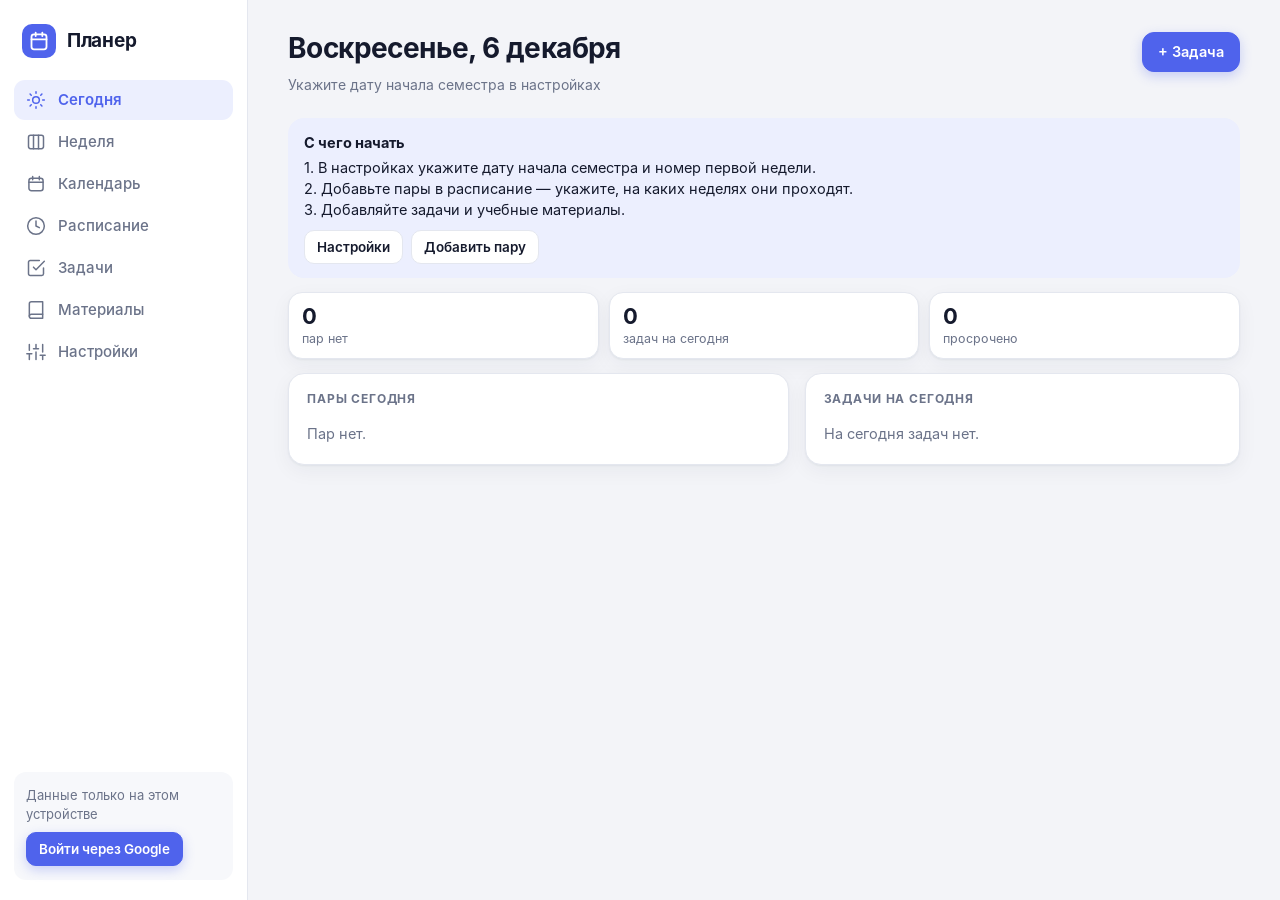
==== commit 5d27e5f2: "Add files via upload" ====
--- a/index.html
+++ b/index.html
@@ -12,19 +12,20 @@
 <link rel="manifest" href="manifest.webmanifest">
 <link rel="icon" href="icon.svg" type="image/svg+xml">
 <link rel="apple-touch-icon" href="icon-192.png">
-<link rel="stylesheet" href="style.css">
+<link rel="stylesheet" href="style.css?v=4">
 </head>
 <body>
 <div id="app">
   <nav id="nav" aria-label="Разделы">
     <div class="brand"><svg viewBox="0 0 24 24" aria-hidden="true"><rect x="3" y="4" width="18" height="18" rx="3"/><path d="M16 2v4M8 2v4M3 10h18"/></svg><span>Планер</span></div>
     <div class="tabs" id="tabs"></div>
+    <div class="navlinks" id="navlinks"></div>
     <div id="sync" class="sync"></div>
   </nav>
   <main id="view" tabindex="-1"></main>
 </div>
 <div id="modal-root"></div>
 <div id="toast" role="status" aria-live="polite"></div>
-<script src="app.js"></script>
+<script src="app.js?v=4"></script>
 </body>
 </html>
--- a/style.css
+++ b/style.css
@@ -261,7 +261,7 @@
 .day .empty{padding:0 2px 4px}
 
 /* ---------- формы ---------- */
-label.f{display:block;margin-bottom:14px;font-size:13px;color:var(--muted);font-weight:600;min-width:0}
+label.f,div.f{display:block;margin-bottom:14px;font-size:13px;color:var(--muted);font-weight:600;min-width:0}
 label.f>input,label.f>select,label.f>textarea{display:block;width:100%;min-width:0;margin-top:6px;min-height:46px;padding:11px 13px;border:1px solid var(--line);
   border-radius:var(--r-sm);background-color:var(--card2);color:var(--text);font-weight:400;font-size:16px}
 label.f>select{-webkit-appearance:none;appearance:none;padding-right:38px;
@@ -338,7 +338,8 @@
   background:var(--brand);color:var(--brand-ink);font-size:10.5px;font-weight:700;line-height:1}
 .cal-c.over .cal-cnt{background:var(--danger);color:#fff}
 .cal-dots{display:flex;gap:3px;flex-wrap:wrap;margin-top:auto}
-.cal-dots i{width:6px;height:6px;border-radius:50%}
+.cal-dots i{width:7px;height:7px;border-radius:50%;background:var(--c,#868e96)}
+.cal-dots i.once{background:transparent;box-shadow:0 0 0 1.5px var(--c) inset}
 .cal-list{display:none}
 .cal-t{display:block;font-size:11.5px;line-height:1.3;padding:2px 6px;border-radius:5px;white-space:nowrap;overflow:hidden;text-overflow:ellipsis;
   background:color-mix(in srgb,var(--c) 20%,var(--card));border-left:3px solid var(--c);color:var(--text)}
@@ -372,3 +373,98 @@
   .cal-c[data-lv="4"],.cal-legend i[data-lv="4"]{background:color-mix(in srgb,var(--brand) 62%,var(--card))}
   .cal-c.over,.cal-legend i.ov{background:color-mix(in srgb,var(--danger) 26%,var(--card))}
 }
+
+/* выбор цвета задачи */
+.sw{display:flex;flex-wrap:wrap;gap:10px;margin-top:8px}
+.sw span{position:relative}
+.sw input{position:absolute;opacity:0;pointer-events:none}
+.sw label{display:block;width:34px;height:34px;border-radius:50%;background:var(--c);cursor:pointer;border:2px solid transparent;
+  box-shadow:0 0 0 2px var(--card) inset;transition:transform .1s}
+.sw label.none{background:var(--card2);border:2px dashed var(--line);box-shadow:none}
+.sw input:checked+label{border-color:var(--text);transform:scale(1.08)}
+.sw input:focus-visible+label{outline:2px solid var(--brand);outline-offset:2px}
+.task.tc .chk{border-color:var(--c)}
+.task.tc.done .chk{background:var(--c)}
+
+/* зона для файлов */
+.drop{display:flex;flex-direction:column;align-items:center;gap:4px;text-align:center;padding:18px 14px;margin:6px 0 14px;cursor:pointer;
+  border:2px dashed var(--line);border-radius:var(--r-sm);background:var(--card2);color:var(--muted);transition:border-color .15s,background .15s}
+.drop:hover,.drop.over{border-color:var(--brand);background:var(--brand-soft);color:var(--brand)}
+.drop svg{width:26px;height:26px;fill:none;stroke:currentColor;stroke-width:1.8;stroke-linecap:round;stroke-linejoin:round}
+.drop b{font-size:14.5px;color:var(--text);font-weight:600}
+.drop.over b,.drop:hover b{color:var(--brand)}
+.drop span{font-size:12.5px}
+
+/* разовые занятия */
+.badge.once{background:var(--brand-soft);color:var(--brand)}
+h2.sec{font-size:12px;letter-spacing:.07em;text-transform:uppercase;color:var(--muted);font-weight:700;margin:22px 0 12px}
+.old{margin-top:14px}
+.old summary{cursor:pointer;color:var(--muted);font-size:14px;font-weight:600;padding:6px 2px;margin-bottom:10px}
+.cal-dh{flex-wrap:wrap}
+
+/* разовые занятия в календаре: контурные «ярлыки» с часами, чтобы отличать от задач */
+.cal-t.once{display:flex;align-items:center;gap:4px;background:transparent;border:1px dashed var(--c);border-left:3px solid var(--c);padding:1px 5px}
+.cal-t.once svg{width:11px;height:11px;flex:none;fill:none;stroke:var(--c);stroke-width:2.2;stroke-linecap:round}
+.lg-once{display:inline-flex;align-items:center;gap:6px;margin-left:10px}
+.cal-legend .ring{margin:0;background:transparent;border:2px solid var(--muted);border-radius:50%;width:11px;height:11px}
+.badge.once{border:1px dashed color-mix(in srgb,var(--brand) 55%,transparent)}
+
+/* ---------- свои ссылки в меню ---------- */
+.lk{flex:none;display:grid;place-items:center;width:32px;height:32px;border-radius:10px;font-style:normal;
+  background:color-mix(in srgb,var(--c,#4f63ec) 16%,transparent);color:var(--c,#4f63ec)}
+.lk svg{width:18px;height:18px;fill:none;stroke:currentColor;stroke-width:1.9;stroke-linecap:round;stroke-linejoin:round}
+.lk .gl,.navlink .gl{font-size:17px;line-height:1;font-style:normal}
+.navlinks{display:none}
+.navlink{display:flex;align-items:center;gap:12px;color:var(--text);text-decoration:none;font-weight:500;min-width:0}
+.navlink span{white-space:nowrap;overflow:hidden;text-overflow:ellipsis}
+.icg label.ic{display:grid;place-items:center;width:40px;height:40px;border-radius:12px;background:var(--card2);border:2px solid transparent;color:var(--muted);cursor:pointer}
+.icg label.ic svg{width:21px;height:21px;fill:none;stroke:currentColor;stroke-width:1.8;stroke-linecap:round;stroke-linejoin:round}
+.icg input:checked+label.ic{border-color:var(--brand);color:var(--brand);background:var(--brand-soft);transform:none}
+@media (max-width:859px){
+  :root.has-links{--nav-h:112px}
+  .navlinks{display:flex;gap:8px;overflow-x:auto;padding:8px 12px 2px;scrollbar-width:none;max-width:640px;margin:0 auto}
+  .navlinks::-webkit-scrollbar{display:none}
+  .navlinks:empty{display:none}
+  .navlink{flex:none;gap:7px;padding:4px 12px 4px 5px;border:1px solid var(--line);border-radius:99px;background:var(--card);font-size:13px}
+  .navlink .lk{width:26px;height:26px;border-radius:50%}
+  .navlink .lk svg{width:15px;height:15px}
+  #nav{display:flex;flex-direction:column-reverse}
+  .tabs{width:100%}
+}
+@media (min-width:860px){
+  .navlinks{display:flex;flex-direction:column;gap:2px;margin-top:14px;padding-top:14px;border-top:1px solid var(--line)}
+  .navlinks:empty{display:none}
+  .navlink{padding:8px 12px;border-radius:11px;font-size:15px}
+  .navlink:hover{background:var(--card2)}
+}
+
+.item.dim .lk,.item.dim .t{opacity:.5}
+.chkrow{display:flex;align-items:center;gap:10px;margin:0 0 14px;font-size:14.5px;cursor:pointer}
+.chkrow input{width:20px;height:20px;accent-color:var(--brand);flex:none}
+
+/* подзадачи и задачи без срока */
+.subs{margin-top:8px;display:flex;flex-direction:column;gap:2px}
+.sub{display:flex;align-items:center;gap:10px;min-height:30px;font-size:14px}
+.sub.done span{text-decoration:line-through;color:var(--muted)}
+.chk.sm{width:18px;height:18px;border-width:1.8px}
+.chk.sm svg{width:11px;height:11px}
+.sub.done .chk.sm,.subrow.done .chk.sm{background:var(--brand);border-color:var(--brand)}
+.task.tc .sub.done .chk.sm,.task.tc .chk.sm:hover{border-color:var(--c)}
+.task.tc .sub.done .chk.sm{background:var(--c)}
+.mi.ok{color:var(--brand);font-weight:600}
+.mi.nodate{color:var(--muted);font-style:italic}
+.mi svg{width:14px;height:14px;fill:none;stroke:currentColor;stroke-width:2;stroke-linecap:round;stroke-linejoin:round}
+.subrow{display:flex;align-items:center;gap:8px;margin-top:6px}
+.subrow .subt{flex:1;min-width:0}
+.subrow.done .subt{text-decoration:line-through;color:var(--muted)}
+.opt{font-weight:400;color:var(--muted);font-size:12px}
+.dwrap{display:flex;gap:8px;align-items:center}
+.dwrap input{flex:1;min-width:0}
+.btn.more{margin:8px 14px 12px}
+.dwrap input,.subt{display:block;min-width:0;min-height:46px;padding:11px 13px;border:1px solid var(--line);border-radius:var(--r-sm);background-color:var(--card2);color:var(--text);font-weight:400;font-size:16px}
+.dwrap{margin-top:6px}.dwrap input{flex:1}
+.dwrap input:focus,.subt:focus{outline:2px solid var(--brand);outline-offset:-1px;background-color:var(--card)}
+.dwrap .btn{flex:none;min-height:46px}
+.item.task{align-items:flex-start}
+.item.task>.chk{margin-top:1px}
+.item.task .t{line-height:1.3}
